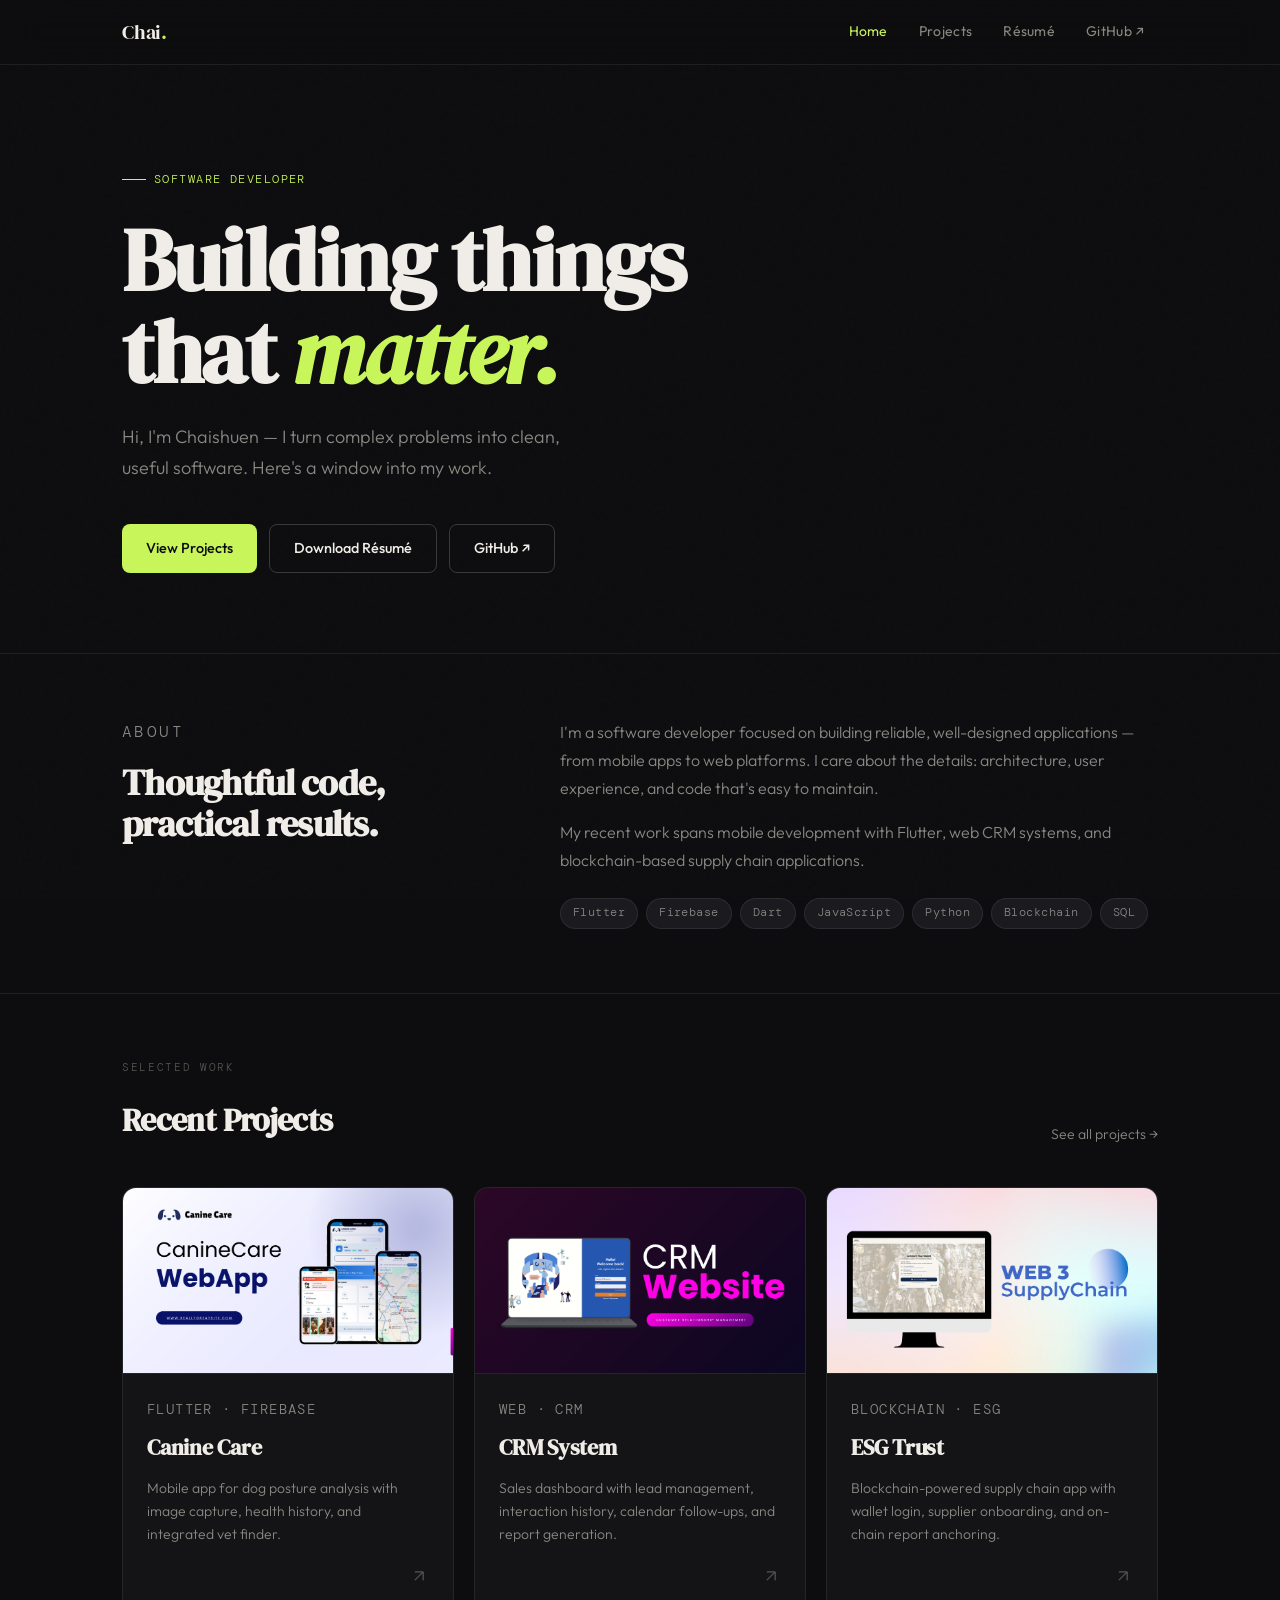
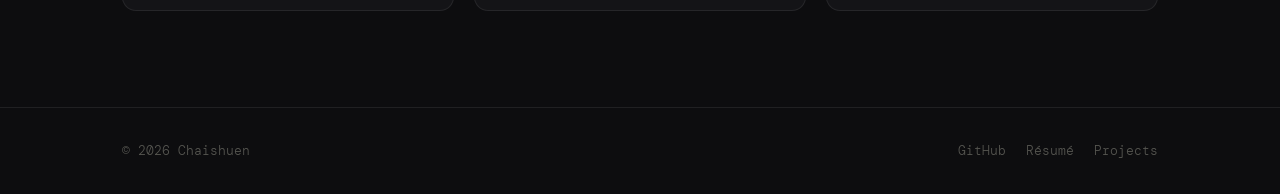
==== index.html @ 0e552ec0 "Update site: main images and technical highlights" ====
<!doctype html>
<html lang="en">
<head>
  <meta charset="utf-8">
  <meta name="viewport" content="width=device-width,initial-scale=1">
  <meta name="description" content="Chaishuen — Software Developer Portfolio">
  <title>Chaishuen — Portfolio</title>
  <link rel="preconnect" href="https://fonts.googleapis.com">
  <link rel="preconnect" href="https://fonts.gstatic.com" crossorigin>
  <link href="https://fonts.googleapis.com/css2?family=DM+Serif+Display:ital@0;1&family=DM+Mono:wght@400;500&family=Outfit:wght@300;400;500;600&display=swap" rel="stylesheet">
  <style>
    *, *::before, *::after { box-sizing: border-box; margin: 0; padding: 0; }

    :root {
      --bg: #0d0d0f;
      --bg-2: #141417;
      --bg-3: #1a1a1f;
      --border: rgba(255,255,255,0.08);
      --border-hover: rgba(255,255,255,0.18);
      --text: #f0ede8;
      --text-muted: #888882;
      --text-dim: #555550;
      --accent: #c8f55a;
      --accent-dim: rgba(200,245,90,0.12);
      --font-display: 'DM Serif Display', Georgia, serif;
      --font-body: 'Outfit', sans-serif;
      --font-mono: 'DM Mono', monospace;
    }

    html { scroll-behavior: smooth; }

    body {
      background: var(--bg);
      color: var(--text);
      font-family: var(--font-body);
      font-weight: 300;
      line-height: 1.7;
      min-height: 100vh;
    }

    /* ── NOISE TEXTURE OVERLAY ── */
    body::before {
      content: '';
      position: fixed;
      inset: 0;
      background-image: url("data:image/svg+xml,%3Csvg viewBox='0 0 256 256' xmlns='http://www.w3.org/2000/svg'%3E%3Cfilter id='noise'%3E%3CfeTurbulence type='fractalNoise' baseFrequency='0.9' numOctaves='4' stitchTiles='stitch'/%3E%3C/filter%3E%3Crect width='100%25' height='100%25' filter='url(%23noise)' opacity='0.04'/%3E%3C/svg%3E");
      pointer-events: none;
      z-index: 0;
      opacity: 0.4;
    }

    /* ── LAYOUT ── */
    .container {
      max-width: 1100px;
      margin: 0 auto;
      padding: 0 2rem;
      position: relative;
    }

    /* ── HEADER ── */
    .site-header {
      position: sticky;
      top: 0;
      z-index: 100;
      backdrop-filter: blur(20px);
      -webkit-backdrop-filter: blur(20px);
      border-bottom: 1px solid var(--border);
      background: rgba(13,13,15,0.85);
    }

    .site-header .container {
      display: flex;
      align-items: center;
      justify-content: space-between;
      height: 64px;
    }

    .site-header .logo {
      font-family: var(--font-display);
      font-size: 1.25rem;
      color: var(--text);
      text-decoration: none;
      letter-spacing: -0.01em;
    }

    .site-header .logo span {
      color: var(--accent);
    }

    nav {
      display: flex;
      align-items: center;
      gap: 0.25rem;
    }

    nav a {
      color: var(--text-muted);
      text-decoration: none;
      font-size: 0.875rem;
      font-weight: 400;
      letter-spacing: 0.02em;
      padding: 0.4rem 0.85rem;
      border-radius: 6px;
      transition: color 0.2s, background 0.2s;
    }

    nav a:hover {
      color: var(--text);
      background: rgba(255,255,255,0.05);
    }

    nav a.active {
      color: var(--accent);
    }

    /* ── HERO ── */
    .hero {
      padding: 6rem 0 5rem;
      position: relative;
    }

    .hero-eyebrow {
      display: inline-flex;
      align-items: center;
      gap: 0.5rem;
      font-family: var(--font-mono);
      font-size: 0.75rem;
      color: var(--accent);
      letter-spacing: 0.12em;
      text-transform: uppercase;
      margin-bottom: 1.5rem;
      opacity: 0;
      animation: fadeUp 0.6s 0.1s forwards;
    }

    .hero-eyebrow::before {
      content: '';
      display: inline-block;
      width: 24px;
      height: 1px;
      background: var(--accent);
    }

    .hero h1 {
      font-family: var(--font-display);
      font-size: clamp(3rem, 7vw, 5.5rem);
      line-height: 1.05;
      letter-spacing: -0.02em;
      color: var(--text);
      margin-bottom: 1.5rem;
      opacity: 0;
      animation: fadeUp 0.7s 0.2s forwards;
    }

    .hero h1 em {
      font-style: italic;
      color: var(--accent);
    }

    .hero-sub {
      font-size: 1.125rem;
      color: var(--text-muted);
      max-width: 480px;
      margin-bottom: 2.5rem;
      font-weight: 300;
      opacity: 0;
      animation: fadeUp 0.7s 0.35s forwards;
    }

    .hero-actions {
      display: flex;
      flex-wrap: wrap;
      gap: 0.75rem;
      opacity: 0;
      animation: fadeUp 0.7s 0.45s forwards;
    }

    /* ── BUTTONS ── */
    .btn {
      display: inline-flex;
      align-items: center;
      gap: 0.5rem;
      padding: 0.7rem 1.5rem;
      border-radius: 8px;
      font-family: var(--font-body);
      font-size: 0.9rem;
      font-weight: 500;
      text-decoration: none;
      transition: all 0.2s;
      cursor: pointer;
    }

    .btn-primary {
      background: var(--accent);
      color: #0d0d0f;
    }

    .btn-primary:hover {
      background: #d4f96e;
      transform: translateY(-1px);
    }

    .btn-ghost {
      background: transparent;
      color: var(--text);
      border: 1px solid var(--border-hover);
    }

    .btn-ghost:hover {
      border-color: rgba(255,255,255,0.35);
      background: rgba(255,255,255,0.04);
      transform: translateY(-1px);
    }

    /* ── SECTION LABELS ── */
    .section-label {
      font-family: var(--font-mono);
      font-size: 0.7rem;
      letter-spacing: 0.15em;
      text-transform: uppercase;
      color: var(--text-dim);
      margin-bottom: 1rem;
    }

    /* ── DIVIDER ── */
    .divider {
      border: none;
      border-top: 1px solid var(--border);
      margin: 0;
    }

    /* ── ABOUT STRIP ── */
    .about-strip {
      padding: 4rem 0;
      border-top: 1px solid var(--border);
    }

    .about-strip .inner {
      display: grid;
      grid-template-columns: 1fr 1.6fr;
      gap: 4rem;
      align-items: start;
    }

    .about-strip h2 {
      font-family: var(--font-display);
      font-size: 2.25rem;
      line-height: 1.15;
      letter-spacing: -0.02em;
    }

    .about-strip p {
      color: var(--text-muted);
      font-size: 1rem;
      line-height: 1.75;
    }

    .about-strip p + p {
      margin-top: 1rem;
    }

    /* ── TECH PILLS ── */
    .tech-list {
      display: flex;
      flex-wrap: wrap;
      gap: 0.5rem;
      margin-top: 1.5rem;
    }

    .pill {
      font-family: var(--font-mono);
      font-size: 0.72rem;
      color: var(--text-muted);
      background: var(--bg-3);
      border: 1px solid var(--border);
      padding: 0.3rem 0.75rem;
      border-radius: 100px;
      letter-spacing: 0.04em;
    }

    /* ── PROJECTS SECTION ── */
    .projects-section {
      padding: 4rem 0 6rem;
      border-top: 1px solid var(--border);
    }

    .projects-header {
      display: flex;
      align-items: flex-end;
      justify-content: space-between;
      margin-bottom: 2.5rem;
      flex-wrap: wrap;
      gap: 1rem;
    }

    .projects-header h2 {
      font-family: var(--font-display);
      font-size: 2rem;
      letter-spacing: -0.02em;
    }

    .projects-header a {
      font-size: 0.875rem;
      color: var(--text-muted);
      text-decoration: none;
      display: flex;
      align-items: center;
      gap: 0.35rem;
      transition: color 0.2s;
    }

    .projects-header a:hover { color: var(--accent); }

    /* ── PROJECT CARDS ── */
    .cards-grid {
      display: grid;
      grid-template-columns: repeat(auto-fit, minmax(300px, 1fr));
      gap: 1.25rem;
    }

    .card {
      background: var(--bg-2);
      border: 1px solid var(--border);
      border-radius: 14px;
      overflow: hidden;
      transition: border-color 0.25s, transform 0.25s;
      text-decoration: none;
      display: block;
    }

    .card:hover {
      border-color: var(--border-hover);
      transform: translateY(-3px);
    }

    .card-img {
      width: 100%;
      aspect-ratio: 16/9;
      object-fit: cover;
      object-position: top;
      display: block;
      border-bottom: 1px solid var(--border);
    }

    .card-img-placeholder {
      width: 100%;
      aspect-ratio: 16/9;
      background: var(--bg-3);
      display: flex;
      align-items: center;
      justify-content: center;
      border-bottom: 1px solid var(--border);
    }

    .card-body {
      padding: 1.5rem;
    }

    .card-tag {
      font-family: var(--font-mono);
      font-size: 0.68rem;
      color: var(--accent);
      letter-spacing: 0.1em;
      text-transform: uppercase;
      margin-bottom: 0.6rem;
    }

    .card h3 {
      font-family: var(--font-display);
      font-size: 1.35rem;
      color: var(--text);
      margin-bottom: 0.6rem;
      letter-spacing: -0.01em;
    }

    .card p {
      font-size: 0.875rem;
      color: var(--text-muted);
      line-height: 1.65;
    }

    .card-arrow {
      display: flex;
      justify-content: flex-end;
      margin-top: 1.25rem;
    }

    .card-arrow svg {
      color: var(--text-dim);
      transition: color 0.2s, transform 0.2s;
    }

    .card:hover .card-arrow svg {
      color: var(--accent);
      transform: translate(3px, -3px);
    }

    /* ── FOOTER ── */
    .site-footer {
      border-top: 1px solid var(--border);
      padding: 2rem 0;
    }

    .site-footer .inner {
      display: flex;
      align-items: center;
      justify-content: space-between;
      flex-wrap: wrap;
      gap: 1rem;
    }

    .site-footer p {
      font-size: 0.8rem;
      color: var(--text-dim);
      font-family: var(--font-mono);
    }

    .footer-links {
      display: flex;
      gap: 1.25rem;
    }

    .footer-links a {
      font-size: 0.8rem;
      color: var(--text-dim);
      text-decoration: none;
      font-family: var(--font-mono);
      transition: color 0.2s;
    }

    .footer-links a:hover { color: var(--accent); }

    /* ── ANIMATIONS ── */
    @keyframes fadeUp {
      from { opacity: 0; transform: translateY(18px); }
      to   { opacity: 1; transform: translateY(0); }
    }

    /* ── RESPONSIVE ── */
    @media (max-width: 720px) {
      .about-strip .inner {
        grid-template-columns: 1fr;
        gap: 2rem;
      }
      .hero { padding: 4rem 0 3.5rem; }
    }
  </style>
</head>
<body>

  <header class="site-header">
    <div class="container">
      <a class="logo" href="index.html">Chai<span>.</span></a>
      <nav>
        <a href="index.html" class="active">Home</a>
        <a href="projects.html">Projects</a>
        <a href="resume.md">Résumé</a>
        <a href="https://github.com/chaishuen1201" target="_blank">GitHub ↗</a>
      </nav>
    </div>
  </header>

  <main>
    <!-- HERO -->
    <section class="hero">
      <div class="container">
        <div class="hero-eyebrow">Software Developer</div>
        <h1>Building things<br>that <em>matter.</em></h1>
        <p class="hero-sub">Hi, I'm Chaishuen — I turn complex problems into clean, useful software. Here's a window into my work.</p>
        <div class="hero-actions">
          <a class="btn btn-primary" href="projects.html">View Projects</a>
          <a class="btn btn-ghost" href="resume.md">Download Résumé</a>
          <a class="btn btn-ghost" href="https://github.com/chaishuen1201" target="_blank">GitHub ↗</a>
        </div>
      </div>
    </section>

    <!-- ABOUT -->
    <section class="about-strip">
      <div class="container">
        <div class="inner">
          <div>
            <p class="section-label">About</p>
            <h2>Thoughtful code, practical results.</h2>
          </div>
          <div>
            <p>I'm a software developer focused on building reliable, well-designed applications — from mobile apps to web platforms. I care about the details: architecture, user experience, and code that's easy to maintain.</p>
            <p>My recent work spans mobile development with Flutter, web CRM systems, and blockchain-based supply chain applications.</p>
            <div class="tech-list">
              <span class="pill">Flutter</span>
              <span class="pill">Firebase</span>
              <span class="pill">Dart</span>
              <span class="pill">JavaScript</span>
              <span class="pill">Python</span>
              <span class="pill">Blockchain</span>
              <span class="pill">SQL</span>
            </div>
          </div>
        </div>
      </div>
    </section>

    <!-- SELECTED PROJECTS -->
    <section class="projects-section">
      <div class="container">
        <div class="projects-header">
          <div>
            <p class="section-label">Selected Work</p>
            <h2>Recent Projects</h2>
          </div>
          <a href="projects.html">See all projects →</a>
        </div>

        <div class="cards-grid">
          <a class="card" href="projects.html#canine-care">
             <img class="card-img" src="Canine%20Care%20Screenshot/CanineCare%20Main%20Photo.png" alt="Canine Care app" onerror="this.style.display='none';this.nextElementSibling.style.display='flex'">
            <div class="card-img-placeholder" style="display:none">
              <svg width="48" height="48" fill="none" viewBox="0 0 24 24" stroke="rgba(255,255,255,0.1)" stroke-width="1"><rect x="3" y="3" width="18" height="18" rx="2"/><circle cx="8.5" cy="8.5" r="1.5"/><path d="m21 15-5-5L5 21"/></svg>
            </div>
            <div class="card-body">
              <p class="card-tag">Flutter · Firebase</p>
              <h3>Canine Care</h3>
              <p>Mobile app for dog posture analysis with image capture, health history, and integrated vet finder.</p>
              <div class="card-arrow">
                <svg width="20" height="20" fill="none" viewBox="0 0 24 24" stroke="currentColor" stroke-width="1.5"><path d="M7 17L17 7M17 7H7M17 7v10"/></svg>
              </div>
            </div>
          </a>

          <a class="card" href="projects.html#crm">
            <img class="card-img" src="CRM%20Screenshot/Main.png" alt="CRM dashboard" onerror="this.style.display='none';this.nextElementSibling.style.display='flex'">
            <div class="card-img-placeholder" style="display:none">
              <svg width="48" height="48" fill="none" viewBox="0 0 24 24" stroke="rgba(255,255,255,0.1)" stroke-width="1"><rect x="3" y="3" width="18" height="18" rx="2"/><circle cx="8.5" cy="8.5" r="1.5"/><path d="m21 15-5-5L5 21"/></svg>
            </div>
            <div class="card-body">
              <p class="card-tag">Web · CRM</p>
              <h3>CRM System</h3>
              <p>Sales dashboard with lead management, interaction history, calendar follow-ups, and report generation.</p>
              <div class="card-arrow">
                <svg width="20" height="20" fill="none" viewBox="0 0 24 24" stroke="currentColor" stroke-width="1.5"><path d="M7 17L17 7M17 7H7M17 7v10"/></svg>
              </div>
            </div>
          </a>

          <a class="card" href="projects.html#esg">
            <img class="card-img" src="ESG%20Trust/Main.png" alt="ESG Trust" onerror="this.style.display='none';this.nextElementSibling.style.display='flex'">
            <div class="card-img-placeholder" style="display:none">
              <svg width="48" height="48" fill="none" viewBox="0 0 24 24" stroke="rgba(255,255,255,0.1)" stroke-width="1"><rect x="3" y="3" width="18" height="18" rx="2"/><circle cx="8.5" cy="8.5" r="1.5"/><path d="m21 15-5-5L5 21"/></svg>
            </div>
            <div class="card-body">
              <p class="card-tag">Blockchain · ESG</p>
              <h3>ESG Trust</h3>
              <p>Blockchain-powered supply chain app with wallet login, supplier onboarding, and on-chain report anchoring.</p>
              <div class="card-arrow">
                <svg width="20" height="20" fill="none" viewBox="0 0 24 24" stroke="currentColor" stroke-width="1.5"><path d="M7 17L17 7M17 7H7M17 7v10"/></svg>
              </div>
            </div>
          </a>
        </div>
      </div>
    </section>
  </main>

  <footer class="site-footer">
    <div class="container">
      <div class="inner">
        <p>© 2026 Chaishuen</p>
        <div class="footer-links">
          <a href="https://github.com/chaishuen1201" target="_blank">GitHub</a>
          <a href="resume.md">Résumé</a>
          <a href="projects.html">Projects</a>
        </div>
      </div>
    </div>
  </footer>

</body>
</html>
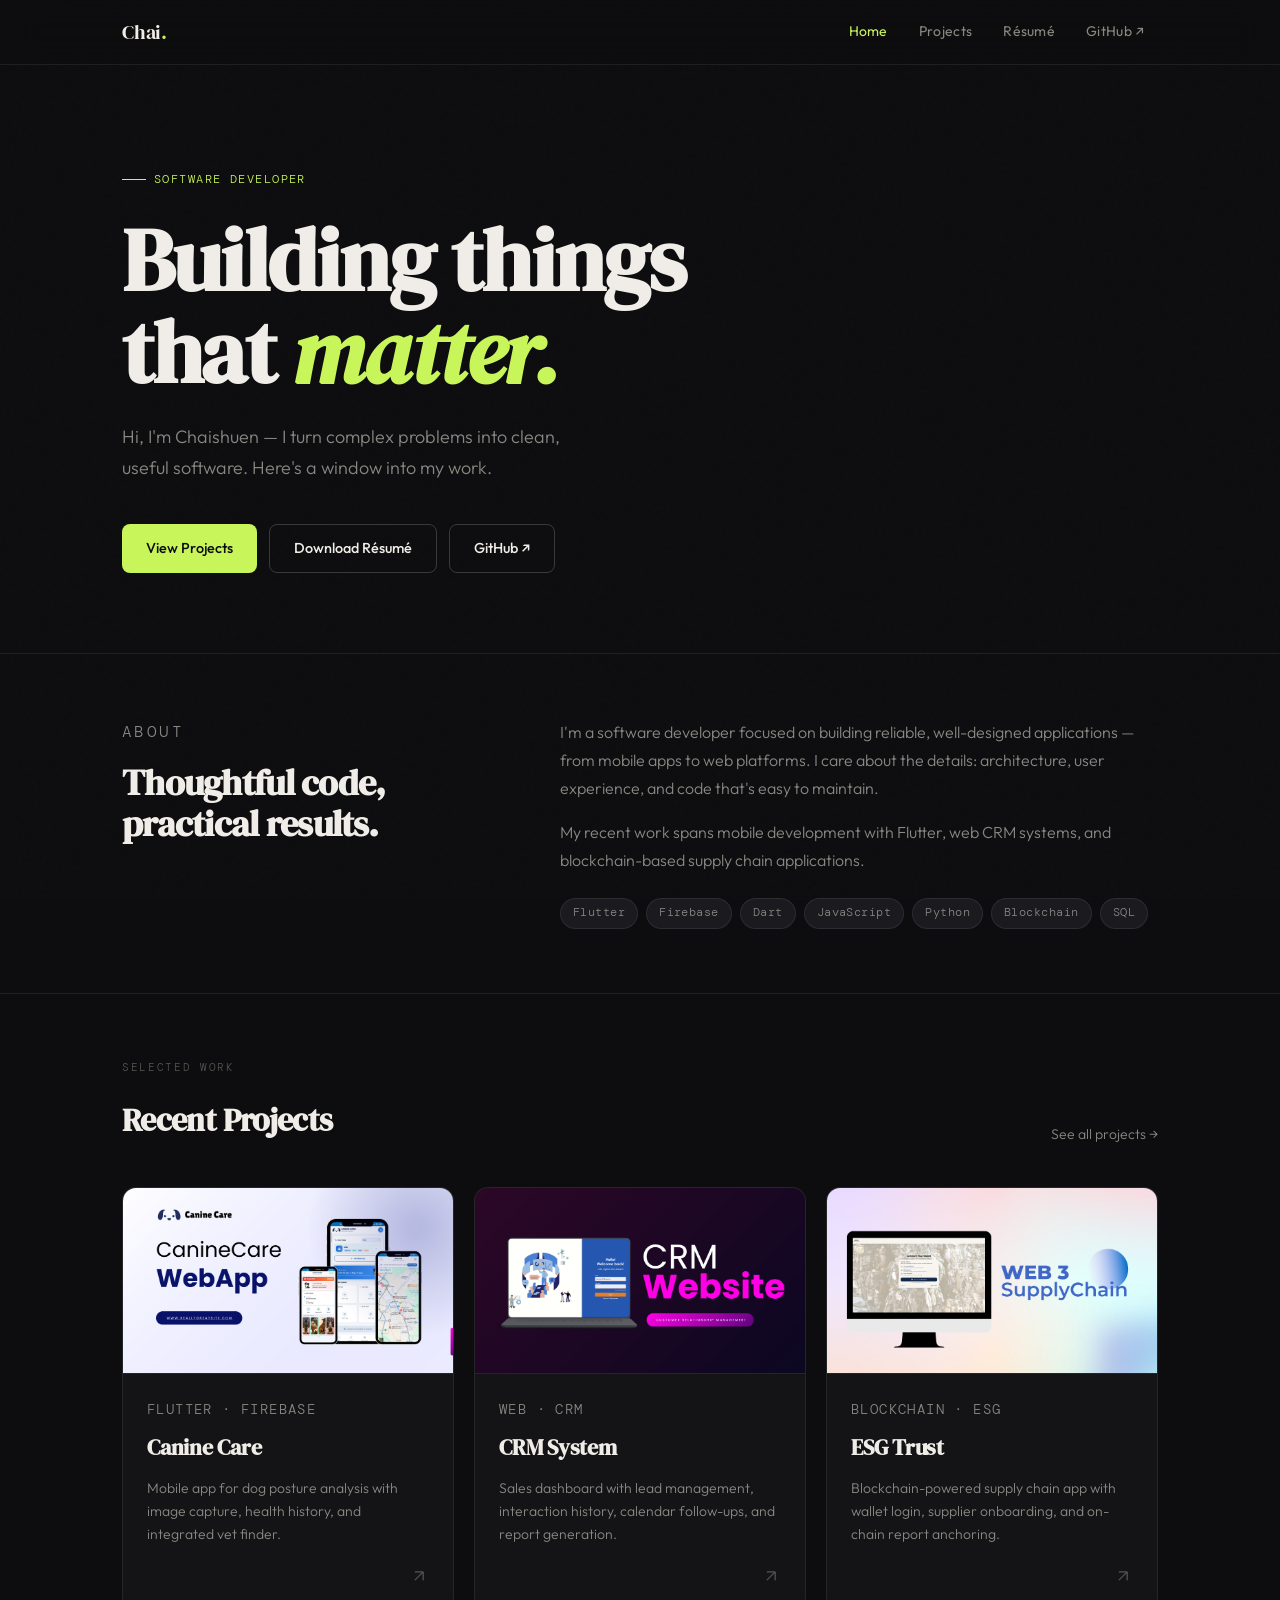
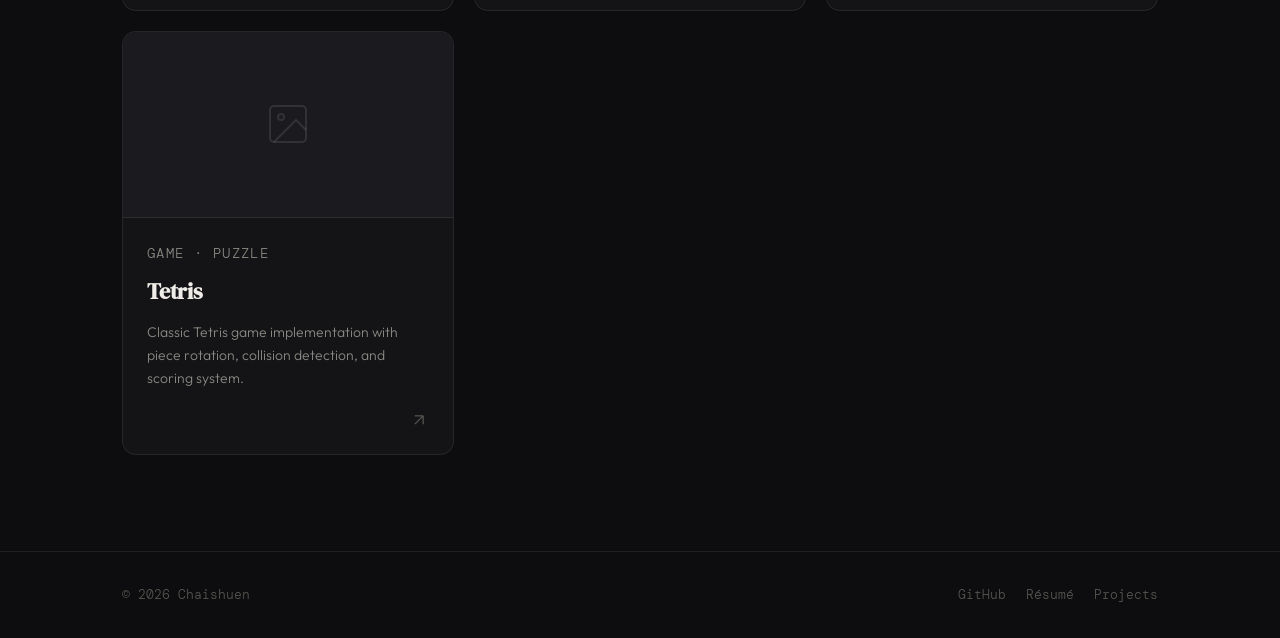
==== commit 7e692a6b: "Remove Geometry Dash from portfolio" ====
--- a/index.html
+++ b/index.html
@@ -556,6 +556,22 @@
               </div>
             </div>
           </a>
+
+          <a class="card" href="projects.html#tetris">
+            <img class="card-img" src="Tetris%20Game/Tetris Main.png" alt="Tetris game" onerror="this.style.display='none';this.nextElementSibling.style.display='flex'">
+            <div class="card-img-placeholder" style="display:none">
+              <svg width="48" height="48" fill="none" viewBox="0 0 24 24" stroke="rgba(255,255,255,0.1)" stroke-width="1"><rect x="3" y="3" width="18" height="18" rx="2"/><circle cx="8.5" cy="8.5" r="1.5"/><path d="m21 15-5-5L5 21"/></svg>
+            </div>
+            <div class="card-body">
+              <p class="card-tag">Game · Puzzle</p>
+              <h3>Tetris</h3>
+              <p>Classic Tetris game implementation with piece rotation, collision detection, and scoring system.</p>
+              <div class="card-arrow">
+                <svg width="20" height="20" fill="none" viewBox="0 0 24 24" stroke="currentColor" stroke-width="1.5"><path d="M7 17L17 7M17 7H7M17 7v10"/></svg>
+              </div>
+            </div>
+          </a>
+
         </div>
       </div>
     </section>
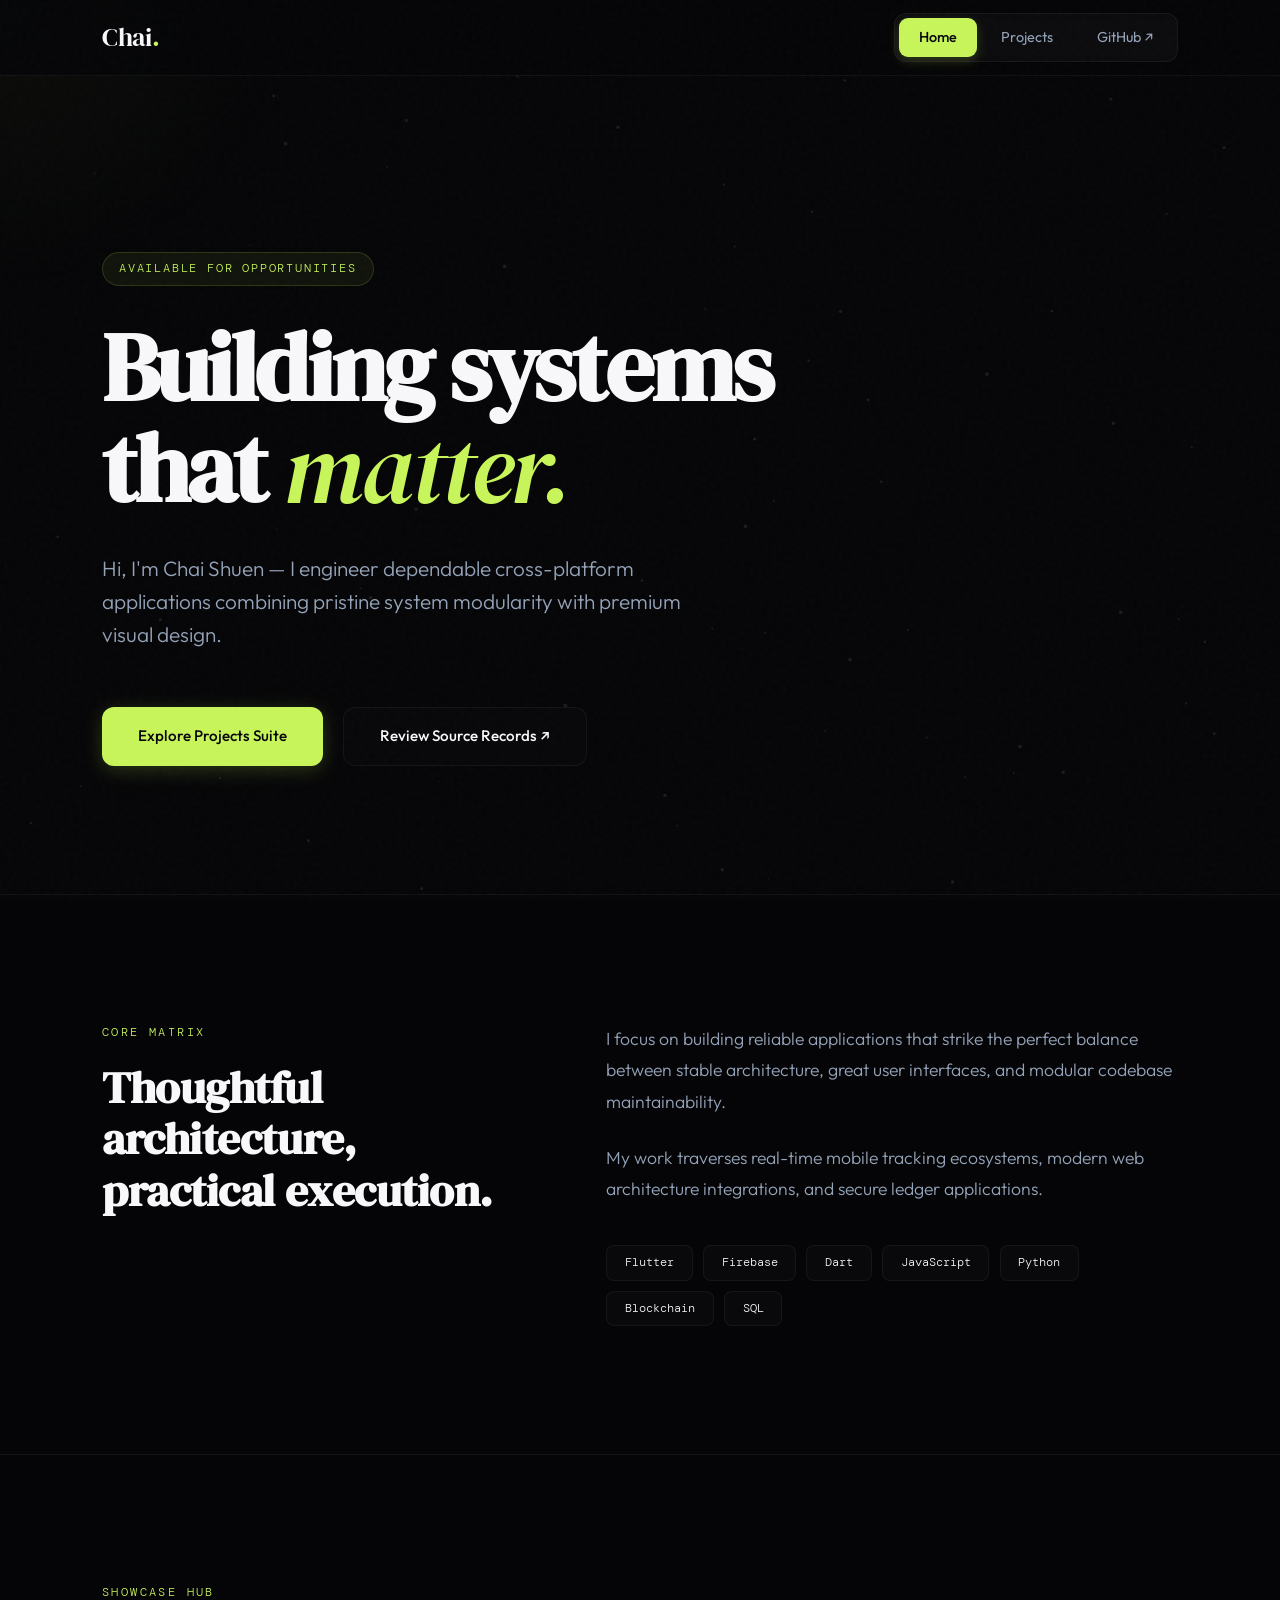
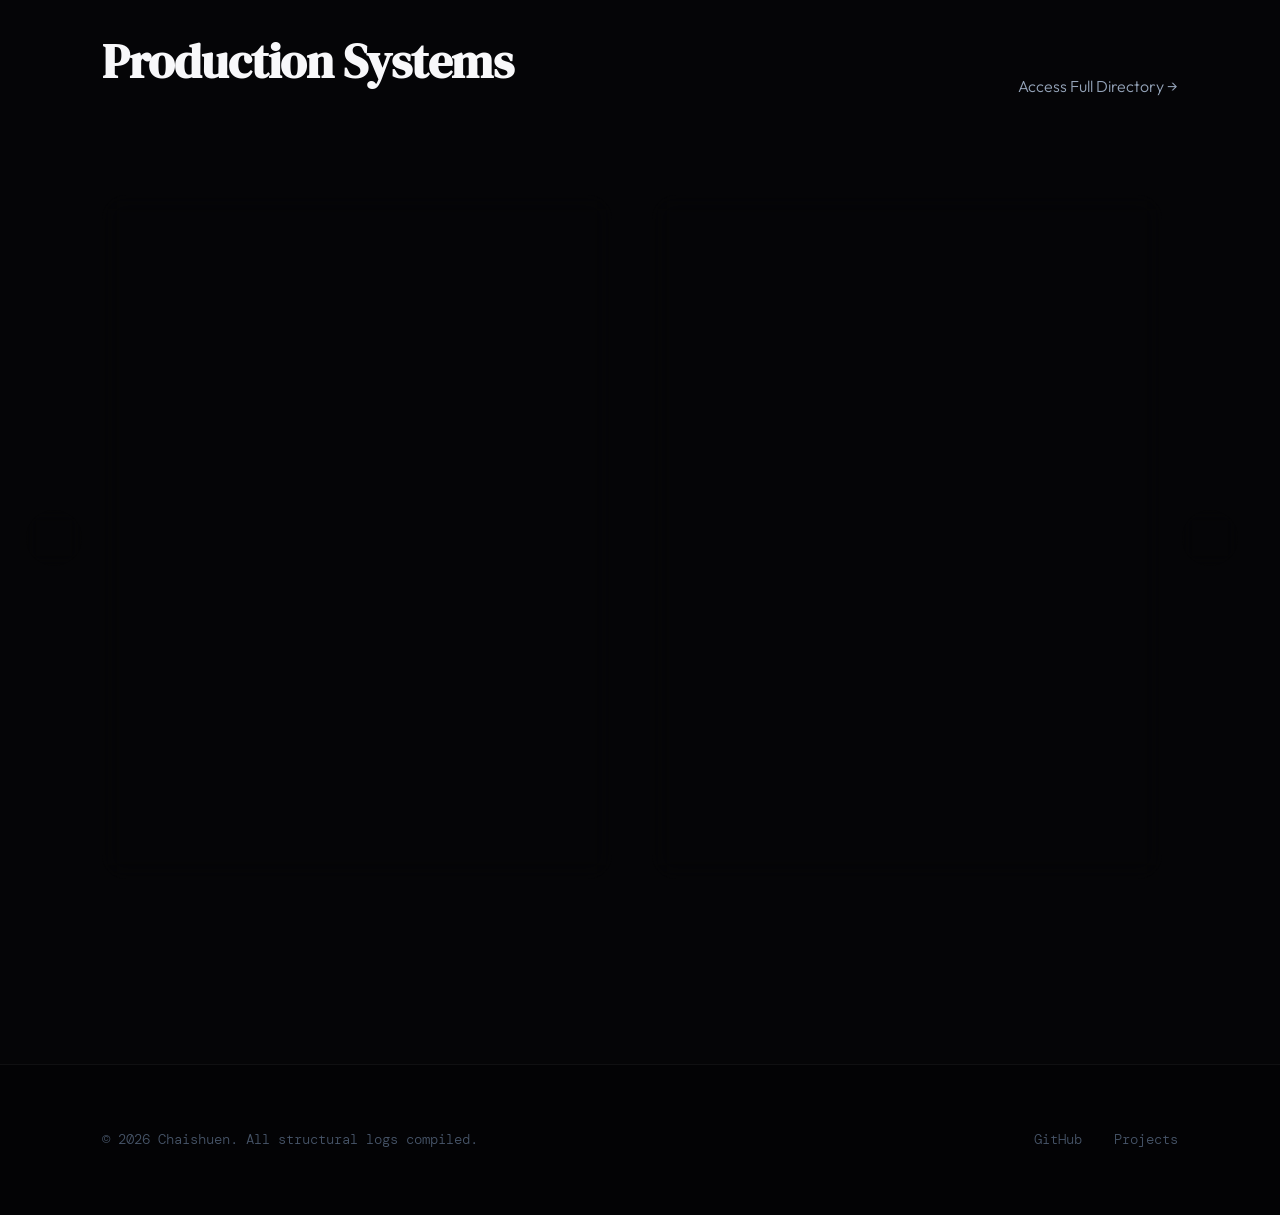
==== commit 09cb43df: "Improve UI design and user experience" ====
--- a/index.html
+++ b/index.html
@@ -7,485 +7,520 @@
   <title>Chaishuen — Portfolio</title>
   <link rel="preconnect" href="https://fonts.googleapis.com">
   <link rel="preconnect" href="https://fonts.gstatic.com" crossorigin>
-  <link href="https://fonts.googleapis.com/css2?family=DM+Serif+Display:ital@0;1&family=DM+Mono:wght@400;500&family=Outfit:wght@300;400;500;600&display=swap" rel="stylesheet">
+  <link href="https://fonts.googleapis.com/css2?family=DM+Serif+Display:ital@0;1&family=DM+Mono:wght@400;500&family=Outfit:wght@300;400;500;600;700&display=swap" rel="stylesheet">
   <style>
     *, *::before, *::after { box-sizing: border-box; margin: 0; padding: 0; }
 
     :root {
-      --bg: #0d0d0f;
-      --bg-2: #141417;
-      --bg-3: #1a1a1f;
-      --border: rgba(255,255,255,0.08);
-      --border-hover: rgba(255,255,255,0.18);
-      --text: #f0ede8;
-      --text-muted: #888882;
-      --text-dim: #555550;
+      --bg: #050507;
+      --bg-2: #0b0b0f;
+      --bg-3: #12121a;
+      --border: rgba(255,255,255,0.05);
+      --border-hover: rgba(200,245,90,0.3);
+      --text: #f8f8fa;
+      --text-muted: #94a3b8;
+      --text-dim: #475569;
       --accent: #c8f55a;
-      --accent-dim: rgba(200,245,90,0.12);
+      --accent-glow: rgba(200,245,90,0.2);
       --font-display: 'DM Serif Display', Georgia, serif;
       --font-body: 'Outfit', sans-serif;
       --font-mono: 'DM Mono', monospace;
     }
 
-    html { scroll-behavior: smooth; }
+    html { scroll-behavior: smooth; background: var(--bg); }
 
     body {
       background: var(--bg);
       color: var(--text);
       font-family: var(--font-body);
       font-weight: 300;
-      line-height: 1.7;
+      line-height: 1.6;
       min-height: 100vh;
-    }
-
-    /* ── NOISE TEXTURE OVERLAY ── */
+      overflow-x: hidden;
+    }
+
+    /* ── BACKGROUND CANVAS & NOISE ── */
+    #particle-canvas {
+      position: fixed;
+      inset: 0;
+      z-index: 1;
+      pointer-events: none;
+      opacity: 0.6;
+    }
+
     body::before {
       content: '';
       position: fixed;
       inset: 0;
-      background-image: url("data:image/svg+xml,%3Csvg viewBox='0 0 256 256' xmlns='http://www.w3.org/2000/svg'%3E%3Cfilter id='noise'%3E%3CfeTurbulence type='fractalNoise' baseFrequency='0.9' numOctaves='4' stitchTiles='stitch'/%3E%3C/filter%3E%3Crect width='100%25' height='100%25' filter='url(%23noise)' opacity='0.04'/%3E%3C/svg%3E");
+      background-image: url("data:image/svg+xml,%3Csvg viewBox='0 0 256 256' xmlns='http://www.w3.org/2000/svg'%3E%3Cfilter id='noise'%3E%3CfeTurbulence type='fractalNoise' baseFrequency='0.75' numOctaves='3' stitchTiles='stitch'/%3E%3C/filter%3E%3Crect width='100%25' height='100%25' filter='url(%23noise)' opacity='0.025'/%3E%3C/svg%3E");
       pointer-events: none;
-      z-index: 0;
-      opacity: 0.4;
-    }
-
-    /* ── LAYOUT ── */
+      z-index: 1000;
+    }
+
+    /* Custom Blending Cursor Radial Light */
+    .custom-glow {
+      position: fixed;
+      width: 600px;
+      height: 600px;
+      background: radial-gradient(circle, rgba(200,245,90,0.04) 0%, transparent 70%);
+      border-radius: 50%;
+      pointer-events: none;
+      z-index: 2;
+      transform: translate(-50%, -50%);
+      transition: width 0.3s ease, height 0.3s ease;
+    }
+
     .container {
-      max-width: 1100px;
+      max-width: 1140px;
       margin: 0 auto;
       padding: 0 2rem;
       position: relative;
-    }
-
-    /* ── HEADER ── */
+      z-index: 10;
+    }
+
+    /* ── HEADER NAVIGATION ── */
     .site-header {
       position: sticky;
       top: 0;
-      z-index: 100;
-      backdrop-filter: blur(20px);
-      -webkit-backdrop-filter: blur(20px);
+      z-index: 500;
+      backdrop-filter: blur(16px);
+      -webkit-backdrop-filter: blur(16px);
       border-bottom: 1px solid var(--border);
-      background: rgba(13,13,15,0.85);
+      background: rgba(5,5,7,0.75);
+      transition: transform 0.4s cubic-bezier(0.16, 1, 0.3, 1);
     }
 
     .site-header .container {
       display: flex;
       align-items: center;
       justify-content: space-between;
-      height: 64px;
+      height: 75px;
     }
 
     .site-header .logo {
       font-family: var(--font-display);
-      font-size: 1.25rem;
+      font-size: 1.6rem;
       color: var(--text);
       text-decoration: none;
+      font-weight: 500;
       letter-spacing: -0.01em;
-    }
-
-    .site-header .logo span {
-      color: var(--accent);
-    }
-
-    nav {
-      display: flex;
-      align-items: center;
-      gap: 0.25rem;
-    }
+      position: relative;
+    }
+
+    .site-header .logo span { color: var(--accent); transition: transform 0.3s ease; display: inline-block; }
+    .site-header .logo:hover span { transform: rotate(180deg) scale(1.2); }
+
+    nav { display: flex; gap: 0.25rem; background: rgba(255,255,255,0.03); padding: 0.25rem; border-radius: 12px; border: 1px solid var(--border); }
 
     nav a {
       color: var(--text-muted);
       text-decoration: none;
-      font-size: 0.875rem;
+      font-size: 0.9rem;
       font-weight: 400;
-      letter-spacing: 0.02em;
-      padding: 0.4rem 0.85rem;
-      border-radius: 6px;
-      transition: color 0.2s, background 0.2s;
-    }
-
-    nav a:hover {
-      color: var(--text);
-      background: rgba(255,255,255,0.05);
-    }
+      padding: 0.5rem 1.25rem;
+      border-radius: 9px;
+      transition: all 0.3s cubic-bezier(0.16, 1, 0.3, 1);
+    }
+
+    nav a:hover { color: var(--text); background: rgba(255,255,255,0.05); }
 
     nav a.active {
-      color: var(--accent);
-    }
-
-    /* ── HERO ── */
-    .hero {
-      padding: 6rem 0 5rem;
-      position: relative;
-    }
+      color: var(--bg);
+      background: var(--accent);
+      font-weight: 500;
+      box-shadow: 0 4px 12px rgba(200,245,90,0.2);
+    }
+
+    /* ── HERO INTERFACES ── */
+    .hero { padding: 11rem 0 8rem; position: relative; }
 
     .hero-eyebrow {
       display: inline-flex;
       align-items: center;
-      gap: 0.5rem;
+      gap: 0.75rem;
       font-family: var(--font-mono);
       font-size: 0.75rem;
       color: var(--accent);
-      letter-spacing: 0.12em;
+      letter-spacing: 0.15em;
       text-transform: uppercase;
-      margin-bottom: 1.5rem;
-      opacity: 0;
-      animation: fadeUp 0.6s 0.1s forwards;
-    }
-
-    .hero-eyebrow::before {
-      content: '';
-      display: inline-block;
-      width: 24px;
-      height: 1px;
-      background: var(--accent);
+      margin-bottom: 2rem;
+      background: rgba(200,245,90,0.06);
+      padding: 0.4rem 1rem;
+      border-radius: 100px;
+      border: 1px solid rgba(200,245,90,0.15);
+      transform: translateY(30px); opacity: 0;
+      animation: revealUp 0.8s cubic-bezier(0.16, 1, 0.3, 1) forwards;
     }
 
     .hero h1 {
       font-family: var(--font-display);
-      font-size: clamp(3rem, 7vw, 5.5rem);
+      font-size: clamp(3.4rem, 8.5vw, 6rem);
       line-height: 1.05;
-      letter-spacing: -0.02em;
-      color: var(--text);
-      margin-bottom: 1.5rem;
-      opacity: 0;
-      animation: fadeUp 0.7s 0.2s forwards;
-    }
-
-    .hero h1 em {
-      font-style: italic;
-      color: var(--accent);
-    }
+      letter-spacing: -0.03em;
+      margin-bottom: 2rem;
+      transform: translateY(40px); opacity: 0;
+      animation: revealUp 0.8s cubic-bezier(0.16, 1, 0.3, 1) 0.15s forwards;
+    }
+
+    .hero h1 em { font-style: italic; color: var(--accent); font-weight: 400; position: relative; display: inline-block; }
+    .hero h1 em::after {
+      content: ''; position: absolute; bottom: 8px; left: 0; width: 100%; height: 2px;
+      background: var(--accent); transform: scaleX(0); transform-origin: right;
+      transition: transform 0.5s cubic-bezier(0.16, 1, 0.3, 1);
+    }
+    .hero:hover h1 em::after { transform: scaleX(1); transform-origin: left; }
 
     .hero-sub {
-      font-size: 1.125rem;
+      font-size: 1.3rem;
       color: var(--text-muted);
-      max-width: 480px;
-      margin-bottom: 2.5rem;
+      max-width: 580px;
+      margin-bottom: 3.5rem;
       font-weight: 300;
-      opacity: 0;
-      animation: fadeUp 0.7s 0.35s forwards;
+      transform: translateY(40px); opacity: 0;
+      animation: revealUp 0.8s cubic-bezier(0.16, 1, 0.3, 1) 0.3s forwards;
     }
 
     .hero-actions {
       display: flex;
       flex-wrap: wrap;
-      gap: 0.75rem;
-      opacity: 0;
-      animation: fadeUp 0.7s 0.45s forwards;
-    }
-
-    /* ── BUTTONS ── */
+      gap: 1.25rem;
+      transform: translateY(40px); opacity: 0;
+      animation: revealUp 0.8s cubic-bezier(0.16, 1, 0.3, 1) 0.4s forwards;
+    }
+
+    /* ── BUTTON METRICS ── */
     .btn {
       display: inline-flex;
       align-items: center;
-      gap: 0.5rem;
-      padding: 0.7rem 1.5rem;
-      border-radius: 8px;
-      font-family: var(--font-body);
-      font-size: 0.9rem;
+      gap: 0.75rem;
+      padding: 1rem 2.25rem;
+      border-radius: 12px;
+      font-size: 0.95rem;
       font-weight: 500;
       text-decoration: none;
-      transition: all 0.2s;
-      cursor: pointer;
+      position: relative;
+      overflow: hidden;
+      transition: all 0.4s cubic-bezier(0.16, 1, 0.3, 1);
     }
 
     .btn-primary {
       background: var(--accent);
-      color: #0d0d0f;
+      color: var(--bg);
+      box-shadow: 0 4px 20px var(--accent-glow);
     }
 
     .btn-primary:hover {
-      background: #d4f96e;
-      transform: translateY(-1px);
+      background: #dbfc7a;
+      transform: translateY(-3px) scale(1.02);
+      box-shadow: 0 8px 28px rgba(200,245,90,0.35);
     }
 
     .btn-ghost {
-      background: transparent;
       color: var(--text);
-      border: 1px solid var(--border-hover);
+      border: 1px solid var(--border);
+      background: rgba(255,255,255,0.01);
+      backdrop-filter: blur(8px);
     }
 
     .btn-ghost:hover {
-      border-color: rgba(255,255,255,0.35);
-      background: rgba(255,255,255,0.04);
-      transform: translateY(-1px);
-    }
-
-    /* ── SECTION LABELS ── */
+      border-color: rgba(255,255,255,0.2);
+      background: rgba(255,255,255,0.05);
+      transform: translateY(-3px);
+    }
+
+    /* ── SCROLL-REVEAL STRUCTURES ── */
+    .reveal-section {
+      opacity: 0;
+      transform: translateY(40px);
+      transition: opacity 0.8s cubic-bezier(0.16, 1, 0.3, 1), transform 0.8s cubic-bezier(0.16, 1, 0.3, 1);
+    }
+
+    .reveal-section.is-visible {
+      opacity: 1;
+      transform: translateY(0);
+    }
+
+    /* ── PHILOSOPHY SECTION ── */
+    .about-strip {
+      padding: 8rem 0;
+      border-top: 1px solid var(--border);
+    }
+
+    .about-strip .inner {
+      display: grid;
+      grid-template-columns: 1fr 1.4fr;
+      gap: 6rem;
+    }
+
     .section-label {
       font-family: var(--font-mono);
-      font-size: 0.7rem;
-      letter-spacing: 0.15em;
+      font-size: 0.75rem;
+      letter-spacing: 0.2em;
       text-transform: uppercase;
-      color: var(--text-dim);
-      margin-bottom: 1rem;
-    }
-
-    /* ── DIVIDER ── */
-    .divider {
-      border: none;
-      border-top: 1px solid var(--border);
-      margin: 0;
-    }
-
-    /* ── ABOUT STRIP ── */
-    .about-strip {
-      padding: 4rem 0;
-      border-top: 1px solid var(--border);
-    }
-
-    .about-strip .inner {
-      display: grid;
-      grid-template-columns: 1fr 1.6fr;
-      gap: 4rem;
-      align-items: start;
+      color: var(--accent);
+      margin-bottom: 1.25rem;
+      display: block;
     }
 
     .about-strip h2 {
       font-family: var(--font-display);
-      font-size: 2.25rem;
+      font-size: 2.8rem;
       line-height: 1.15;
-      letter-spacing: -0.02em;
+      letter-spacing: -0.01em;
     }
 
     .about-strip p {
       color: var(--text-muted);
-      font-size: 1rem;
-      line-height: 1.75;
-    }
-
-    .about-strip p + p {
-      margin-top: 1rem;
-    }
-
-    /* ── TECH PILLS ── */
-    .tech-list {
-      display: flex;
-      flex-wrap: wrap;
-      gap: 0.5rem;
-      margin-top: 1.5rem;
-    }
+      font-size: 1.1rem;
+      line-height: 1.8;
+    }
+
+    .about-strip p + p { margin-top: 1.5rem; }
+
+    .tech-list { display: flex; flex-wrap: wrap; gap: 0.65rem; margin-top: 2.5rem; }
 
     .pill {
       font-family: var(--font-mono);
-      font-size: 0.72rem;
-      color: var(--text-muted);
-      background: var(--bg-3);
+      font-size: 0.75rem;
+      color: var(--text);
+      background: rgba(255,255,255,0.02);
       border: 1px solid var(--border);
-      padding: 0.3rem 0.75rem;
-      border-radius: 100px;
-      letter-spacing: 0.04em;
-    }
-
-    /* ── PROJECTS SECTION ── */
+      padding: 0.45rem 1.1rem;
+      border-radius: 8px;
+      transition: all 0.3s ease;
+    }
+    .pill:hover {
+      border-color: var(--accent);
+      background: rgba(200,245,90,0.04);
+      transform: translateY(-2px);
+    }
+
+    /* ── SHOWCASE SLIDER MATRIX ── */
     .projects-section {
-      padding: 4rem 0 6rem;
+      padding: 8rem 0 10rem;
       border-top: 1px solid var(--border);
+      position: relative;
     }
 
     .projects-header {
       display: flex;
       align-items: flex-end;
       justify-content: space-between;
-      margin-bottom: 2.5rem;
-      flex-wrap: wrap;
-      gap: 1rem;
-    }
-
-    .projects-header h2 {
-      font-family: var(--font-display);
-      font-size: 2rem;
-      letter-spacing: -0.02em;
-    }
+      margin-bottom: 4.5rem;
+    }
+
+    .projects-header h2 { font-family: var(--font-display); font-size: 3rem; letter-spacing: -0.01em; }
 
     .projects-header a {
-      font-size: 0.875rem;
       color: var(--text-muted);
       text-decoration: none;
+      font-size: 1rem;
+      display: inline-flex;
+      align-items: center;
+      gap: 0.5rem;
+      transition: color 0.3s;
+    }
+    .projects-header a:hover { color: var(--accent); }
+
+    /* Slider Container Wrapper Context */
+    .slider-viewport-wrapper {
+      position: relative;
+      width: 100%;
       display: flex;
       align-items: center;
-      gap: 0.35rem;
-      transition: color 0.2s;
-    }
-
-    .projects-header a:hover { color: var(--accent); }
-
-    /* ── PROJECT CARDS ── */
+    }
+
     .cards-grid {
-      display: grid;
-      grid-template-columns: repeat(auto-fit, minmax(300px, 1fr));
-      gap: 1.25rem;
+      display: flex;
+      gap: 2.5rem;
+      overflow-x: auto;
+      scroll-snap-type: x mandatory;
+      scroll-behavior: smooth;
+      scrollbar-width: none; /* Hide standard scrolls */
+      padding: 1.5rem 0.5rem;
+      width: 100%;
+    }
+
+    .cards-grid::-webkit-scrollbar {
+      display: none;
     }
 
     .card {
-      background: var(--bg-2);
+      flex: 0 0 calc(50% - 1.25rem); /* Render 2 boxes concurrently */
+      scroll-snap-align: start;
+      background: linear-gradient(180deg, rgba(18,18,26,0.6) 0%, rgba(11,11,15,0.8) 100%);
       border: 1px solid var(--border);
-      border-radius: 14px;
+      border-radius: 24px;
       overflow: hidden;
-      transition: border-color 0.25s, transform 0.25s;
       text-decoration: none;
-      display: block;
+      display: flex;
+      flex-direction: column;
+      position: relative;
+      backdrop-filter: blur(12px);
+      transition: all 0.4s cubic-bezier(0.16, 1, 0.3, 1);
+    }
+
+    .card::before {
+      content: ''; position: absolute; inset: 0; border-radius: 24px;
+      padding: 1px; background: linear-gradient(180deg, rgba(255,255,255,0.1), transparent);
+      -webkit-mask: linear-gradient(#fff 0 0) content-box, linear-gradient(#fff 0 0);
+      mask: linear-gradient(#fff 0 0) content-box, linear-gradient(#fff 0 0);
+      -webkit-mask-composite: xor; mask-composite: exclude; pointer-events: none;
     }
 
     .card:hover {
       border-color: var(--border-hover);
-      transform: translateY(-3px);
+      transform: translateY(-8px) scale(1.01);
+      box-shadow: 0 20px 40px rgba(0,0,0,0.5), 0 0 30px rgba(200,245,90,0.04);
+    }
+
+    .card-img-ctx {
+      position: relative;
+      width: 100%;
+      aspect-ratio: 16/10;
+      background: #0f0f14;
+      overflow: hidden;
+      border-bottom: 1px solid var(--border);
     }
 
     .card-img {
       width: 100%;
-      aspect-ratio: 16/9;
+      height: 100%;
       object-fit: cover;
-      object-position: top;
-      display: block;
-      border-bottom: 1px solid var(--border);
-    }
-
-    .card-img-placeholder {
-      width: 100%;
-      aspect-ratio: 16/9;
-      background: var(--bg-3);
+      transition: transform 0.6s cubic-bezier(0.16, 1, 0.3, 1);
+    }
+
+    .card:hover .card-img { transform: scale(1.05); }
+
+    .card-body { padding: 2.5rem; display: flex; flex-direction: column; flex-grow: 1; }
+
+    .card-tag {
+      font-family: var(--font-mono);
+      font-size: 0.7rem;
+      color: var(--accent);
+      letter-spacing: 0.1em;
+      text-transform: uppercase;
+      margin-bottom: 1rem;
+    }
+
+    .card h3 { font-family: var(--font-display); font-size: 1.75rem; color: var(--text); margin-bottom: 0.85rem; }
+
+    .card p { font-size: 1rem; color: var(--text-muted); line-height: 1.6; flex-grow: 1; }
+
+    .card-footer {
+      display: flex;
+      justify-content: flex-end;
+      margin-top: 2rem;
+      padding-top: 1.25rem;
+      border-top: 1px solid rgba(255,255,255,0.04);
+    }
+
+    .card-arrow { color: var(--text-dim); transition: transform 0.3s cubic-bezier(0.16, 1, 0.3, 1), color 0.3s; }
+
+    .card:hover .card-arrow { color: var(--accent); transform: translate(4px, -4px); }
+
+    /* ── CONTROLLER SLIDER ARROWS ── */
+    .slider-nav-btn {
+      position: absolute;
+      top: 50%;
+      transform: translateY(-50%);
+      width: 56px;
+      height: 56px;
+      border-radius: 50%;
+      background: rgba(11,11,15,0.8);
+      border: 1px solid var(--border);
+      color: var(--text);
       display: flex;
       align-items: center;
       justify-content: center;
-      border-bottom: 1px solid var(--border);
-    }
-
-    .card-body {
-      padding: 1.5rem;
-    }
-
-    .card-tag {
-      font-family: var(--font-mono);
-      font-size: 0.68rem;
+      cursor: pointer;
+      z-index: 15;
+      backdrop-filter: blur(8px);
+      transition: all 0.3s cubic-bezier(0.16, 1, 0.3, 1);
+      box-shadow: 0 4px 12px rgba(0,0,0,0.4);
+    }
+
+    .slider-nav-btn:hover {
+      border-color: var(--accent);
       color: var(--accent);
-      letter-spacing: 0.1em;
-      text-transform: uppercase;
-      margin-bottom: 0.6rem;
-    }
-
-    .card h3 {
-      font-family: var(--font-display);
-      font-size: 1.35rem;
-      color: var(--text);
-      margin-bottom: 0.6rem;
-      letter-spacing: -0.01em;
-    }
-
-    .card p {
-      font-size: 0.875rem;
-      color: var(--text-muted);
-      line-height: 1.65;
-    }
-
-    .card-arrow {
-      display: flex;
-      justify-content: flex-end;
-      margin-top: 1.25rem;
-    }
-
-    .card-arrow svg {
-      color: var(--text-dim);
-      transition: color 0.2s, transform 0.2s;
-    }
-
-    .card:hover .card-arrow svg {
-      color: var(--accent);
-      transform: translate(3px, -3px);
-    }
-
-    /* ── FOOTER ── */
-    .site-footer {
-      border-top: 1px solid var(--border);
-      padding: 2rem 0;
-    }
-
-    .site-footer .inner {
-      display: flex;
-      align-items: center;
-      justify-content: space-between;
-      flex-wrap: wrap;
-      gap: 1rem;
-    }
-
-    .site-footer p {
-      font-size: 0.8rem;
-      color: var(--text-dim);
-      font-family: var(--font-mono);
-    }
-
-    .footer-links {
-      display: flex;
-      gap: 1.25rem;
-    }
+      background: rgba(200,245,90,0.05);
+      transform: translateY(-50%) scale(1.08);
+    }
+
+    .slider-nav-btn.prev { left: -76px; }
+    .slider-nav-btn.next { right: -60px; }
+
+    /* ── FOOTER TERMINAL ── */
+    .site-footer { border-top: 1px solid var(--border); padding: 4rem 0; background: #030305; }
+
+    .site-footer .inner { display: flex; align-items: center; justify-content: space-between; }
+
+    .site-footer p { font-size: 0.85rem; color: var(--text-dim); font-family: var(--font-mono); }
+
+    .footer-links { display: flex; gap: 2rem; }
 
     .footer-links a {
-      font-size: 0.8rem;
+      font-size: 0.85rem;
       color: var(--text-dim);
       text-decoration: none;
       font-family: var(--font-mono);
-      transition: color 0.2s;
-    }
-
+      transition: color 0.3s;
+    }
     .footer-links a:hover { color: var(--accent); }
 
-    /* ── ANIMATIONS ── */
-    @keyframes fadeUp {
-      from { opacity: 0; transform: translateY(18px); }
+    @keyframes revealUp {
+      from { opacity: 0; transform: translateY(40px); }
       to   { opacity: 1; transform: translateY(0); }
     }
 
-    /* ── RESPONSIVE ── */
-    @media (max-width: 720px) {
-      .about-strip .inner {
-        grid-template-columns: 1fr;
-        gap: 2rem;
-      }
-      .hero { padding: 4rem 0 3.5rem; }
+    @media (max-width: 992px) {
+      .about-strip .inner { grid-template-columns: 1fr; gap: 3.5rem; }
+      .hero { padding: 8rem 0 5rem; }
+      .card { flex: 0 0 100%; } /* Snap single boxes on compressed viewports */
+      .slider-nav-btn.prev { left: -40px; }
+      .slider-nav-btn.next { right: -32px; }
     }
   </style>
 </head>
 <body>
 
-  <header class="site-header">
+  <canvas id="particle-canvas"></canvas>
+  <div class="custom-glow" id="cursor-glow"></div>
+
+  <header class="site-header" id="navbar">
     <div class="container">
       <a class="logo" href="index.html">Chai<span>.</span></a>
       <nav>
         <a href="index.html" class="active">Home</a>
         <a href="projects.html">Projects</a>
-        <a href="resume.md">Résumé</a>
         <a href="https://github.com/chaishuen1201" target="_blank">GitHub ↗</a>
       </nav>
     </div>
   </header>
 
   <main>
-    <!-- HERO -->
     <section class="hero">
       <div class="container">
-        <div class="hero-eyebrow">Software Developer</div>
-        <h1>Building things<br>that <em>matter.</em></h1>
-        <p class="hero-sub">Hi, I'm Chaishuen — I turn complex problems into clean, useful software. Here's a window into my work.</p>
+        <div class="hero-eyebrow">Available for Opportunities</div>
+        <h1>Building systems<br>that <em>matter.</em></h1>
+        <p class="hero-sub">Hi, I'm Chai Shuen — I engineer dependable cross-platform applications combining pristine system modularity with premium visual design.</p>
         <div class="hero-actions">
-          <a class="btn btn-primary" href="projects.html">View Projects</a>
-          <a class="btn btn-ghost" href="resume.md">Download Résumé</a>
-          <a class="btn btn-ghost" href="https://github.com/chaishuen1201" target="_blank">GitHub ↗</a>
+          <a class="btn btn-primary" href="projects.html">Explore Projects Suite</a>
+          <a class="btn btn-ghost" href="https://github.com/chaishuen1201" target="_blank">Review Source Records ↗</a>
         </div>
       </div>
     </section>
 
-    <!-- ABOUT -->
-    <section class="about-strip">
+    <section class="about-strip reveal-section">
       <div class="container">
         <div class="inner">
           <div>
-            <p class="section-label">About</p>
-            <h2>Thoughtful code, practical results.</h2>
+            <span class="section-label">Core Matrix</span>
+            <h2>Thoughtful architecture, practical execution.</h2>
           </div>
           <div>
-            <p>I'm a software developer focused on building reliable, well-designed applications — from mobile apps to web platforms. I care about the details: architecture, user experience, and code that's easy to maintain.</p>
-            <p>My recent work spans mobile development with Flutter, web CRM systems, and blockchain-based supply chain applications.</p>
+            <p>I focus on building reliable applications that strike the perfect balance between stable architecture, great user interfaces, and modular codebase maintainability.</p>
+            <p>My work traverses real-time mobile tracking ecosystems, modern web architecture integrations, and secure ledger applications.</p>
             <div class="tech-list">
               <span class="pill">Flutter</span>
               <span class="pill">Firebase</span>
@@ -500,78 +535,101 @@
       </div>
     </section>
 
-    <!-- SELECTED PROJECTS -->
-    <section class="projects-section">
+    <!-- SHOWCASE HUB MATRIX SECTION -->
+    <section class="projects-section reveal-section">
       <div class="container">
         <div class="projects-header">
           <div>
-            <p class="section-label">Selected Work</p>
-            <h2>Recent Projects</h2>
+            <span class="section-label">Showcase Hub</span>
+            <h2>Production Systems</h2>
           </div>
-          <a href="projects.html">See all projects →</a>
+          <a href="projects.html">Access Full Directory →</a>
         </div>
 
-        <div class="cards-grid">
-          <a class="card" href="projects.html#canine-care">
-             <img class="card-img" src="Canine%20Care%20Screenshot/CanineCare%20Main%20Photo.png" alt="Canine Care app" onerror="this.style.display='none';this.nextElementSibling.style.display='flex'">
-            <div class="card-img-placeholder" style="display:none">
-              <svg width="48" height="48" fill="none" viewBox="0 0 24 24" stroke="rgba(255,255,255,0.1)" stroke-width="1"><rect x="3" y="3" width="18" height="18" rx="2"/><circle cx="8.5" cy="8.5" r="1.5"/><path d="m21 15-5-5L5 21"/></svg>
-            </div>
-            <div class="card-body">
-              <p class="card-tag">Flutter · Firebase</p>
-              <h3>Canine Care</h3>
-              <p>Mobile app for dog posture analysis with image capture, health history, and integrated vet finder.</p>
-              <div class="card-arrow">
-                <svg width="20" height="20" fill="none" viewBox="0 0 24 24" stroke="currentColor" stroke-width="1.5"><path d="M7 17L17 7M17 7H7M17 7v10"/></svg>
+        <div class="slider-viewport-wrapper">
+          <!-- Left Controller Arrow -->
+          <button class="slider-nav-btn prev" id="slide-left-btn" aria-label="Previous Projects">
+            <svg width="24" height="24" fill="none" viewBox="0 0 24 24" stroke="currentColor" stroke-width="2"><path d="M15 19l-7-7 7-7"/></svg>
+          </button>
+
+          <div class="cards-grid" id="project-slider-container">
+            <!-- 01. CANINE CARE -->
+            <a class="card" href="canine-care-details.html">
+              <div class="card-img-ctx">
+                <img class="card-img" src="Canine%20Care%20Screenshot/CanineCare%20Main%20Photo.png" alt="Canine Care App Preview" onerror="this.style.display='none';this.nextElementSibling.style.display='flex'">
+                <div class="card-img-placeholder" style="display:none">
+                  <svg width="40" height="40" fill="none" viewBox="0 0 24 24" stroke="rgba(255,255,255,0.15)"><rect x="3" y="3" width="18" height="18" rx="4" stroke-width="1.5"/><circle cx="8.5" cy="8.5" r="1.5"/><path d="m21 15-5-5L5 21" stroke-width="1.5"/></svg>
+                </div>
               </div>
-            </div>
-          </a>
-
-          <a class="card" href="projects.html#crm">
-            <img class="card-img" src="CRM%20Screenshot/Main.png" alt="CRM dashboard" onerror="this.style.display='none';this.nextElementSibling.style.display='flex'">
-            <div class="card-img-placeholder" style="display:none">
-              <svg width="48" height="48" fill="none" viewBox="0 0 24 24" stroke="rgba(255,255,255,0.1)" stroke-width="1"><rect x="3" y="3" width="18" height="18" rx="2"/><circle cx="8.5" cy="8.5" r="1.5"/><path d="m21 15-5-5L5 21"/></svg>
-            </div>
-            <div class="card-body">
-              <p class="card-tag">Web · CRM</p>
-              <h3>CRM System</h3>
-              <p>Sales dashboard with lead management, interaction history, calendar follow-ups, and report generation.</p>
-              <div class="card-arrow">
-                <svg width="20" height="20" fill="none" viewBox="0 0 24 24" stroke="currentColor" stroke-width="1.5"><path d="M7 17L17 7M17 7H7M17 7v10"/></svg>
+              <div class="card-body">
+                <p class="card-tag">Flutter · Firebase · Computer Vision</p>
+                <h3>Canine Care</h3>
+                <p>Mobile dog posture analysis ecosystem built to classify posture deviations, log records, and connect seamlessly with dynamic map locator modules.</p>
+                <div class="card-footer">
+                  <div class="card-arrow"><svg width="22" height="22" fill="none" viewBox="0 0 24 24" stroke="currentColor" stroke-width="2"><path d="M7 17L17 7M17 7H7M17 7v10"/></svg></div>
+                </div>
               </div>
-            </div>
-          </a>
-
-          <a class="card" href="projects.html#esg">
-            <img class="card-img" src="ESG%20Trust/Main.png" alt="ESG Trust" onerror="this.style.display='none';this.nextElementSibling.style.display='flex'">
-            <div class="card-img-placeholder" style="display:none">
-              <svg width="48" height="48" fill="none" viewBox="0 0 24 24" stroke="rgba(255,255,255,0.1)" stroke-width="1"><rect x="3" y="3" width="18" height="18" rx="2"/><circle cx="8.5" cy="8.5" r="1.5"/><path d="m21 15-5-5L5 21"/></svg>
-            </div>
-            <div class="card-body">
-              <p class="card-tag">Blockchain · ESG</p>
-              <h3>ESG Trust</h3>
-              <p>Blockchain-powered supply chain app with wallet login, supplier onboarding, and on-chain report anchoring.</p>
-              <div class="card-arrow">
-                <svg width="20" height="20" fill="none" viewBox="0 0 24 24" stroke="currentColor" stroke-width="1.5"><path d="M7 17L17 7M17 7H7M17 7v10"/></svg>
+            </a>
+
+            <!-- 02. CRM SYSTEM -->
+            <a class="card" href="crm-details.html">
+              <div class="card-img-ctx">
+                <img class="card-img" src="CRM%20Screenshot/Main.png" alt="CRM Dashboard Preview" onerror="this.style.display='none';this.nextElementSibling.style.display='flex'">
+                <div class="card-img-placeholder" style="display:none">
+                  <svg width="40" height="40" fill="none" viewBox="0 0 24 24" stroke="rgba(255,255,255,0.15)"><rect x="3" y="3" width="18" height="18" rx="4" stroke-width="1.5"/><circle cx="8.5" cy="8.5" r="1.5"/><path d="m21 15-5-5L5 21" stroke-width="1.5"/></svg>
+                </div>
               </div>
-            </div>
-          </a>
-
-          <a class="card" href="projects.html#tetris">
-            <img class="card-img" src="Tetris%20Game/Tetris Main.png" alt="Tetris game" onerror="this.style.display='none';this.nextElementSibling.style.display='flex'">
-            <div class="card-img-placeholder" style="display:none">
-              <svg width="48" height="48" fill="none" viewBox="0 0 24 24" stroke="rgba(255,255,255,0.1)" stroke-width="1"><rect x="3" y="3" width="18" height="18" rx="2"/><circle cx="8.5" cy="8.5" r="1.5"/><path d="m21 15-5-5L5 21"/></svg>
-            </div>
-            <div class="card-body">
-              <p class="card-tag">Game · Puzzle</p>
-              <h3>Tetris</h3>
-              <p>Classic Tetris game implementation with piece rotation, collision detection, and scoring system.</p>
-              <div class="card-arrow">
-                <svg width="20" height="20" fill="none" viewBox="0 0 24 24" stroke="currentColor" stroke-width="1.5"><path d="M7 17L17 7M17 7H7M17 7v10"/></svg>
+              <div class="card-body">
+                <p class="card-tag">Web Infrastructure · CRM Portal</p>
+                <h3>CRM System</h3>
+                <p>High-throughput tracking portal equipped with lead conversion boards, transactional history records, and contextual visual telemetry tools.</p>
+                <div class="card-footer">
+                  <div class="card-arrow"><svg width="22" height="22" fill="none" viewBox="0 0 24 24" stroke="currentColor" stroke-width="2"><path d="M7 17L17 7M17 7H7M17 7v10"/></svg></div>
+                </div>
               </div>
-            </div>
-          </a>
-
+            </a>
+
+            <!-- 03. ESG TRUST -->
+            <a class="card" href="esg-details.html">
+              <div class="card-img-ctx">
+                <img class="card-img" src="ESG%20Trust/Main.png" alt="ESG Trust Platform Preview" onerror="this.style.display='none';this.nextElementSibling.style.display='flex'">
+                <div class="card-img-placeholder" style="display:none">
+                  <svg width="40" height="40" fill="none" viewBox="0 0 24 24" stroke="rgba(255,255,255,0.15)"><rect x="3" y="3" width="18" height="18" rx="4" stroke-width="1.5"/><circle cx="8.5" cy="8.5" r="1.5"/><path d="m21 15-5-5L5 21" stroke-width="1.5"/></svg>
+                </div>
+              </div>
+              <div class="card-body">
+                <p class="card-tag">Blockchain · Smart Contracts · ESG</p>
+                <h3>ESG Trust</h3>
+                <p>Decentralized ledger application anchoring verification report parameters to track supply chain authenticity benchmarks securely.</p>
+                <div class="card-footer">
+                  <div class="card-arrow"><svg width="22" height="22" fill="none" viewBox="0 0 24 24" stroke="currentColor" stroke-width="2"><path d="M7 17L17 7M17 7H7M17 7v10"/></svg></div>
+                </div>
+              </div>
+            </a>
+
+            <!-- 04. TETRIS ENGINE -->
+            <a class="card" href="tetris-details.html">
+              <div class="card-img-ctx">
+                <img class="card-img" src="Tetris%20Game/Tetris%20Main.png" alt="Tetris Game Preview" onerror="this.style.display='none';this.nextElementSibling.style.display='flex'">
+                <div class="card-img-placeholder" style="display:none">
+                  <svg width="40" height="40" fill="none" viewBox="0 0 24 24" stroke="rgba(255,255,255,0.15)"><rect x="3" y="3" width="18" height="18" rx="4" stroke-width="1.5"/><circle cx="8.5" cy="8.5" r="1.5"/><path d="m21 15-5-5L5 21" stroke-width="1.5"/></svg>
+                </div>
+              </div>
+              <div class="card-body">
+                <p class="card-tag">Game Logic · Single & Multiplayer Engine</p>
+                <h3>Tetris Engine</h3>
+                <p>High-performance structural grid canvas featuring deterministic SRS physics calculations, collision loops, and peer synchronization states.</p>
+                <div class="card-footer">
+                  <div class="card-arrow"><svg width="22" height="22" fill="none" viewBox="0 0 24 24" stroke="currentColor" stroke-width="2"><path d="M7 17L17 7M17 7H7M17 7v10"/></svg></div>
+                </div>
+              </div>
+            </a>
+          </div>
+
+          <!-- Right Controller Arrow -->
+          <button class="slider-nav-btn next" id="slide-right-btn" aria-label="Next Projects">
+            <svg width="24" height="24" fill="none" viewBox="0 0 24 24" stroke="currentColor" stroke-width="2"><path d="M9 5l7 7-7 7"/></svg>
+          </button>
         </div>
       </div>
     </section>
@@ -580,15 +638,131 @@
   <footer class="site-footer">
     <div class="container">
       <div class="inner">
-        <p>© 2026 Chaishuen</p>
+        <p>© 2026 Chaishuen. All structural logs compiled.</p>
         <div class="footer-links">
           <a href="https://github.com/chaishuen1201" target="_blank">GitHub</a>
-          <a href="resume.md">Résumé</a>
           <a href="projects.html">Projects</a>
         </div>
       </div>
     </div>
   </footer>
 
+  <!-- ── RUNTIME GRAPHICS ENGINE & CONTROLLER LINKAGE ── -->
+  <script>
+    // 1. Dynamic Background Matrix
+    const canvas = document.getElementById('particle-canvas');
+    const ctx = canvas.getContext('2d');
+    let particles = [];
+
+    function resizeCanvas() {
+      canvas.width = window.innerWidth;
+      canvas.height = window.innerHeight;
+    }
+    window.addEventListener('resize', resizeCanvas);
+    resizeCanvas();
+
+    class Particle {
+      constructor() {
+        this.x = Math.random() * canvas.width;
+        this.y = Math.random() * canvas.height;
+        this.size = Math.random() * 1.5 + 0.5;
+        this.speedX = Math.random() * 0.2 - 0.1;
+        this.speedY = Math.random() * 0.2 - 0.1;
+      }
+      update() {
+        this.x += this.speedX;
+        this.y += this.speedY;
+        if (this.x > canvas.width) this.x = 0;
+        if (this.x < 0) this.x = canvas.width;
+        if (this.y > canvas.height) this.y = 0;
+        if (this.y < 0) this.y = canvas.height;
+      }
+      draw() {
+        ctx.fillStyle = 'rgba(255, 255, 255, 0.15)';
+        ctx.beginPath();
+        ctx.arc(this.x, this.y, this.size, 0, Math.PI * 2);
+        ctx.fill();
+      }
+    }
+
+    function initParticles() {
+      particles = [];
+      const count = Math.min(80, window.innerWidth / 15);
+      for(let i = 0; i < count; i++) {
+        particles.push(new Particle());
+      }
+    }
+    initParticles();
+
+    function animateParticles() {
+      ctx.clearRect(0, 0, canvas.width, canvas.height);
+      particles.forEach(p => {
+        p.update();
+        p.draw();
+      });
+      requestAnimationFrame(animateParticles);
+    }
+    animateParticles();
+
+    // 2. Custom Cursor Light Blending Linkage
+    const glow = document.getElementById('cursor-glow');
+    window.addEventListener('mousemove', (e) => {
+      glow.style.left = `${e.clientX}px`;
+      glow.style.top = `${e.clientY}px`;
+    });
+
+    // 3. Smart Header Scroll Controller
+    let lastScroll = 0;
+    const navbar = document.getElementById('navbar');
+    window.addEventListener('scroll', () => {
+      const currentScroll = window.pageYOffset;
+      if (currentScroll <= 0) {
+        navbar.style.transform = "translateY(0)";
+        navbar.style.background = "rgba(5,5,7,0.75)";
+      } else if (currentScroll > lastScroll) {
+        navbar.style.transform = "translateY(-100%)";
+      } else {
+        navbar.style.transform = "translateY(0)";
+        navbar.style.background = "rgba(5,5,7,0.9)";
+      }
+      lastScroll = currentScroll;
+    });
+
+    // 4. Scroll Intersection Observer (Fade Entry)
+    const sections = document.querySelectorAll('.reveal-section');
+    const observerOptions = { threshold: 0.15, rootMargin: "0px 0px -50px 0px" };
+
+    const sectionObserver = new IntersectionObserver((entries, observer) => {
+      entries.forEach(entry => {
+        if (entry.isIntersecting) {
+          entry.target.classList.add('is-visible');
+          observer.unobserve(entry.target);
+        }
+      });
+    }, observerOptions);
+    sections.forEach(sec => sectionObserver.observe(sec));
+
+    // 5. Dynamic Slider Calculation Engine
+    const slider = document.getElementById('project-slider-container');
+    const leftArrow = document.getElementById('slide-left-btn');
+    const rightArrow = document.getElementById('slide-right-btn');
+
+    function getScrollOffset() {
+      // Calculate active card sizes to guarantee exact modular viewport snaps
+      const cards = slider.querySelectorAll('.card');
+      if (cards.length > 0) {
+        return cards[0].offsetWidth + parseFloat(window.getComputedStyle(slider).gap || 40);
+      }
+      return slider.offsetWidth;
+    }
+
+    leftArrow.addEventListener('click', () => {
+      slider.scrollBy({ left: -getScrollOffset(), behavior: 'smooth' });
+    });
+
+    rightArrow.addEventListener('click', () => {
+      slider.scrollBy({ left: getScrollOffset(), behavior: 'smooth' });
+    });
+  </script>
 </body>
 </html>
